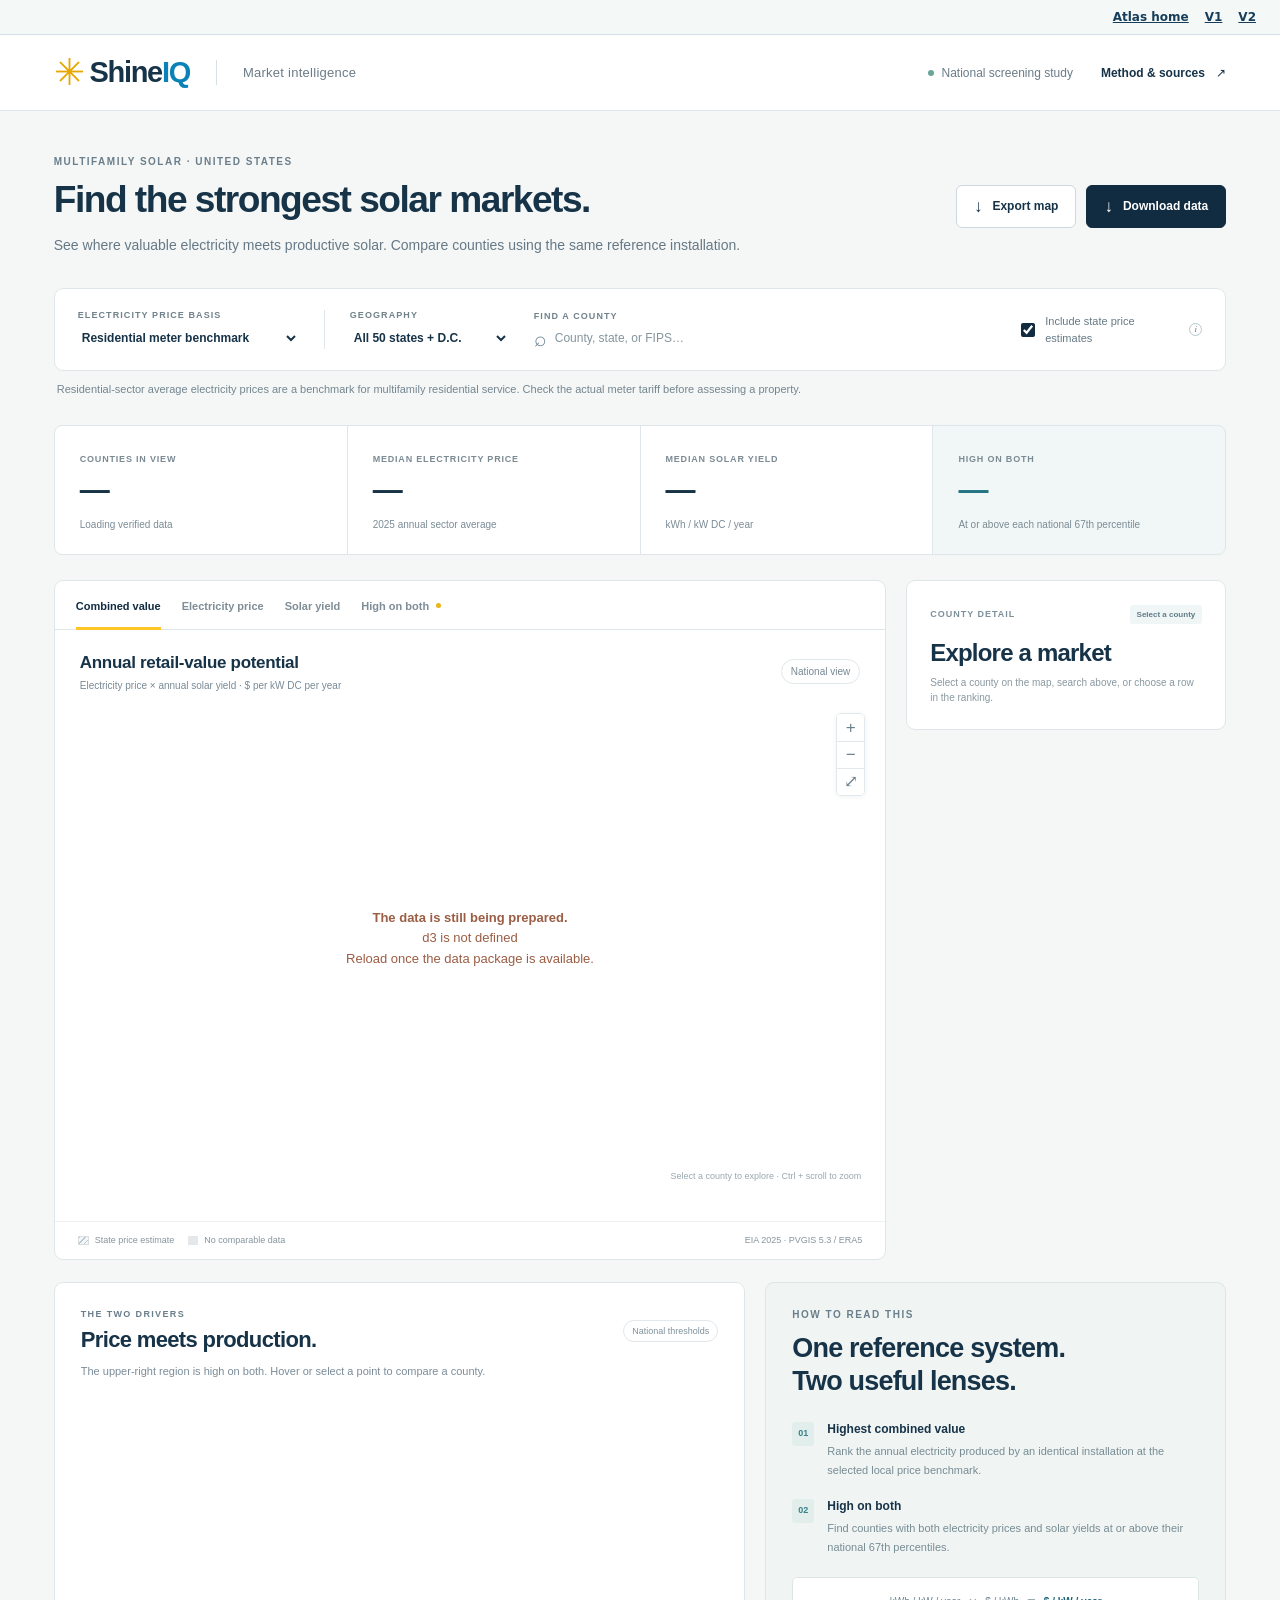
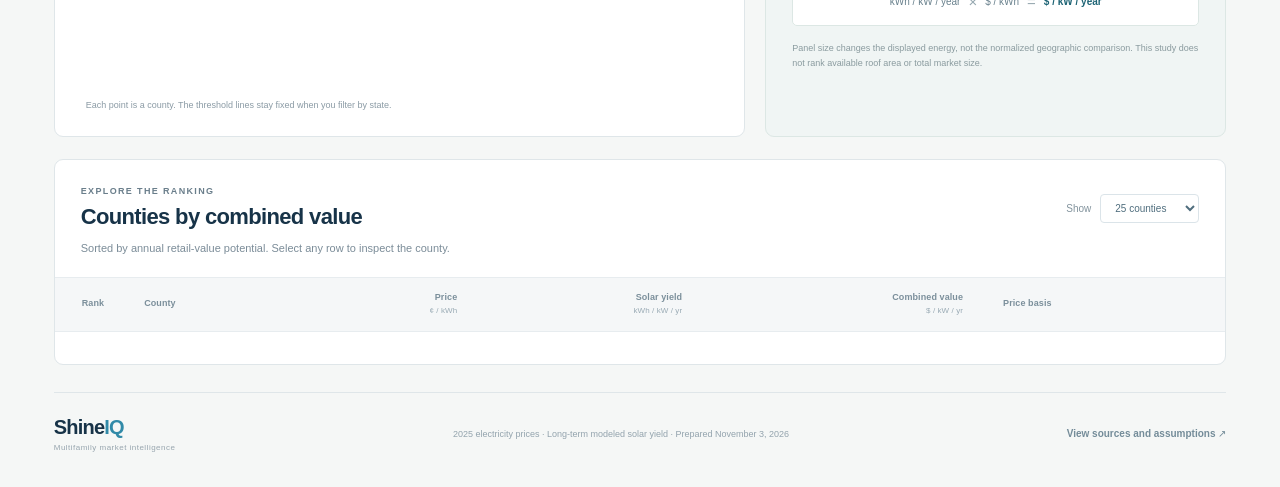
==== v1/index.html @ 8cace5bb "Publish ShineIQ landing page and complete current Market Atlas V1 and V2" ====
<!doctype html>
<html lang="en">
<head>
  <meta charset="utf-8">
  <meta name="viewport" content="width=device-width,initial-scale=1">
  <meta name="theme-color" content="#112b41">
  <meta name="description" content="Compare U.S. counties for multifamily solar using electricity prices, standardized annual solar yield, and their combined retail value.">
  <title>Multifamily Solar Opportunity | ShineIQ</title>
  <link rel="stylesheet" href="styles.css">
  <script src="vendor/d3.min.js" defer></script>
  <script src="app.js" defer></script>
</head>
<body><nav aria-label="Atlas versions" style="display:flex;justify-content:flex-end;gap:16px;padding:10px 24px;background:#f4f8f7;border-bottom:1px solid #d4e0e8;font:600 12px system-ui;color:#163d59"><a style="color:inherit" href="/">Atlas home</a><a style="color:inherit" href="/v1/">V1</a><a style="color:inherit" href="/v2/">V2</a></nav>
  <header class="topbar">
    <a class="brand" href="./" aria-label="ShineIQ Solar Opportunity home"><span class="brand-sun" aria-hidden="true">✳</span><span>Shine<span class="brand-iq">IQ</span></span><span class="brand-divider"></span><span class="brand-section">Market intelligence</span></a>
    <div class="top-actions"><span class="private-label"><span class="status-dot"></span> National screening study</span><button class="text-button" id="method-button">Method & sources <span aria-hidden="true">↗</span></button></div>
  </header>
  <main>
    <section class="intro">
      <div><p class="eyebrow">MULTIFAMILY SOLAR · UNITED STATES</p><h1>Find the strongest solar markets.</h1><p class="intro-text">See where valuable electricity meets productive solar. Compare counties using the same reference installation.</p></div>
      <div class="intro-actions"><button class="button" id="download-map"><span aria-hidden="true">↓</span> Export map</button><button class="button primary" id="download-csv"><span aria-hidden="true">↓</span> Download data</button></div>
    </section>
    <section class="controls" aria-label="Comparison controls">
      <div class="control-group rate-control"><label for="price-basis">ELECTRICITY PRICE BASIS</label><select id="price-basis"><option value="res">Residential meter benchmark</option><option value="com">Commercial meter comparison</option></select></div>
      <div class="control-group"><label for="state-filter">GEOGRAPHY</label><select id="state-filter"><option value="all">All 50 states + D.C.</option></select></div>
      <div class="control-group search-control"><label for="county-search">FIND A COUNTY</label><div class="search-wrap"><span aria-hidden="true">⌕</span><input id="county-search" type="search" placeholder="County, state, or FIPS…" autocomplete="off" list="county-options"><datalist id="county-options"></datalist></div></div>
      <label class="check-control"><input type="checkbox" id="include-fallback" checked><span>Include state price estimates</span><span class="info" title="Where a comparable local utility price cannot be assigned, the same-year state sector average is shown and clearly labeled.">i</span></label>
    </section>
    <div class="basis-note" id="basis-note">Residential-sector average electricity prices are a benchmark for multifamily residential service. Check the actual meter tariff before assessing a property.</div>
    <section class="stats" aria-label="Dataset summary">
      <div class="stat"><span class="stat-label">COUNTIES IN VIEW</span><div class="stat-value" id="stat-count">—</div><span class="stat-note" id="stat-coverage">Loading verified data</span></div>
      <div class="stat"><span class="stat-label">MEDIAN ELECTRICITY PRICE</span><div class="stat-value" id="stat-rate">—</div><span class="stat-note">2025 annual sector average</span></div>
      <div class="stat"><span class="stat-label">MEDIAN SOLAR YIELD</span><div class="stat-value" id="stat-yield">—</div><span class="stat-note">kWh / kW DC / year</span></div>
      <div class="stat high-stat"><span class="stat-label">HIGH ON BOTH</span><div class="stat-value" id="stat-both">—</div><span class="stat-note">At or above each national 67th percentile</span></div>
    </section>
    <section class="map-layout">
      <div class="map-card">
        <div class="map-top"><div class="view-tabs" role="tablist" aria-label="Map measure"><button role="tab" aria-selected="true" class="active" data-view="value">Combined value</button><button role="tab" aria-selected="false" data-view="rate">Electricity price</button><button role="tab" aria-selected="false" data-view="yield">Solar yield</button><button role="tab" aria-selected="false" data-view="both">High on both <span class="tab-dot"></span></button></div></div>
        <div class="map-heading"><div><h2 id="map-title">Annual retail-value potential</h2><p id="map-subtitle">Electricity price × annual solar yield · $ per kW DC per year</p></div><span class="map-count" id="map-count">National view</span></div>
        <div class="map-stage"><svg id="county-map" viewBox="0 0 980 585" role="img" aria-label="United States county map. Search or use the ranked table to choose a county."></svg><div class="map-loading" id="map-loading"><span class="loader"></span><span>Loading county data…</span></div><div class="map-zoom"><button id="zoom-in" aria-label="Zoom in">+</button><button id="zoom-out" aria-label="Zoom out">−</button><button id="zoom-reset" aria-label="Reset map zoom">⤢</button></div><div class="map-help">Select a county to explore · Ctrl + scroll to zoom</div></div>
        <div class="map-legend" id="map-legend"></div>
        <div class="map-foot"><span><span class="legend-hatch"></span> State price estimate <span class="legend-missing"></span> No comparable data</span><span id="map-vintage">EIA 2025 · PVGIS 5.3 / ERA5</span></div>
      </div>
      <aside class="county-card" aria-label="Selected county details" aria-live="polite">
        <div class="county-kicker"><span id="detail-state">COUNTY DETAIL</span><span id="detail-rank" class="rank-pill">Select a county</span></div>
        <h2 id="detail-name">Explore a market</h2><p class="detail-lead" id="detail-lead">Select a county on the map, search above, or choose a row in the ranking.</p>
        <div id="detail-body" hidden>
          <div class="detail-value"><span class="detail-label">ANNUAL RETAIL-VALUE POTENTIAL</span><strong id="detail-value">—</strong><span>per kW DC / year</span></div>
          <div class="detail-pair"><div><span>Electricity price</span><strong id="detail-rate">—</strong><small>per kWh</small></div><div><span>Solar yield</span><strong id="detail-yield">—</strong><small>kWh / kW DC / year</small></div></div>
          <div class="panel-equivalent"><span class="panel-icon" aria-hidden="true">▦</span><div><strong>595 W equivalent</strong><p><span id="panel-energy">—</span> kWh/year · <span id="panel-value">—</span> retail value/year</p></div></div>
          <div class="monthly-head"><h3>Production through the year</h3><span>kWh / kW DC</span></div><svg id="monthly-chart" viewBox="0 0 300 106" role="img" aria-label="Monthly solar production"></svg>
          <div class="quality-box"><span id="detail-method" class="quality-badge">—</span><p id="detail-method-text"></p></div>
          <details class="utility-details"><summary><span>Utility context</span><span id="utility-count"></span></summary><div id="utility-list"></div></details>
          <div class="detail-caution">Solar yield is estimated at the county reference point. Actual savings depend on the property, tariff and export rules. The meter arrangement determines whether owners or tenants receive the benefit.</div>
        </div>
      </aside>
    </section>
    <section class="lower-layout">
      <div class="scatter-card"><div class="section-head"><div><p class="eyebrow">THE TWO DRIVERS</p><h2>Price meets production.</h2></div><span class="tiny-pill">National thresholds</span></div><p class="card-description">The upper-right region is high on both. Hover or select a point to compare a county.</p><svg id="scatter-chart" viewBox="0 0 660 315" role="img" aria-label="Scatter plot of electricity price and annual solar yield"></svg><p class="chart-note">Each point is a county. The threshold lines stay fixed when you filter by state.</p></div>
      <div class="interpret-card"><p class="eyebrow">HOW TO READ THIS</p><h2>One reference system.<br>Two useful lenses.</h2><div class="read-item"><span class="read-number">01</span><div><h3>Highest combined value</h3><p>Rank the annual electricity produced by an identical installation at the selected local price benchmark.</p></div></div><div class="read-item"><span class="read-number">02</span><div><h3>High on both</h3><p>Find counties with both electricity prices and solar yields at or above their national 67th percentiles.</p></div></div><div class="equation"><span>kWh / kW / year</span><b>×</b><span>$ / kWh</span><b>=</b><strong>$ / kW / year</strong></div><p class="interpret-foot">Panel size changes the displayed energy, not the normalized geographic comparison. This study does not rank available roof area or total market size.</p></div>
    </section>
    <section class="ranking-card"><div class="section-head"><div><p class="eyebrow">EXPLORE THE RANKING</p><h2 id="ranking-title">Counties by combined value</h2></div><div class="table-controls"><label for="table-limit">Show</label><select id="table-limit"><option value="25">25 counties</option><option value="100">100 counties</option><option value="all">All counties</option></select></div></div><p class="card-description" id="ranking-description">Sorted by annual retail-value potential. Select any row to inspect the county.</p><div class="table-scroll"><table><thead><tr><th scope="col">Rank</th><th scope="col">County</th><th scope="col" class="num">Price<br><span>¢ / kWh</span></th><th scope="col" class="num">Solar yield<br><span>kWh / kW / yr</span></th><th scope="col" class="num">Combined value<br><span>$ / kW / yr</span></th><th scope="col">Price basis</th></tr></thead><tbody id="ranking-body"></tbody></table></div><div class="table-footer" id="table-footer"></div></section>
    <footer class="footer"><div class="footer-brand">Shine<span>IQ</span><small>Multifamily market intelligence</small></div><p id="footer-data">2025 electricity prices · Long-term modeled solar yield · Prepared November 3, 2026</p><button class="text-button" id="footer-method">View sources and assumptions ↗</button></footer>
  </main>
  <div id="tooltip" class="tooltip" role="tooltip" hidden></div>
  <dialog id="method-dialog"><div class="dialog-top"><div><p class="eyebrow">TRANSPARENT BY DESIGN</p><h2>Method & sources</h2></div><button id="close-dialog" class="close-dialog" aria-label="Close methodology">×</button></div><div id="method-content" class="method-content"></div><div class="dialog-bottom"><button class="button primary" id="close-dialog-bottom">Back to the map</button></div></dialog>
  <div id="toast" role="status" class="toast" hidden></div>
</body>
</html>
---- v1/styles.css ----
:root{--navy:#112b41;--ink:#173348;--muted:#667886;--line:#dfe6e9;--paper:#f5f7f6;--yellow:#ffc629;--teal:#2a8a98;--white:#fff;font-family:Inter,"Segoe UI",Arial,sans-serif;color:var(--ink);background:var(--paper);font-synthesis:none}*{box-sizing:border-box}body{margin:0}button,input,select{font:inherit}button,select{cursor:pointer}button:focus-visible,a:focus-visible,input:focus-visible,select:focus-visible,summary:focus-visible{outline:3px solid #188ca4;outline-offset:3px}button{color:inherit}a{color:inherit}.topbar{height:76px;background:#fff;border-bottom:1px solid var(--line);display:flex;align-items:center;justify-content:space-between;padding:0 4.2vw}.brand{display:flex;align-items:center;text-decoration:none;font-size:29px;letter-spacing:-1.3px;font-weight:780;gap:6px}.brand-sun{color:#e7a600;font-size:37px;line-height:1}.brand-iq{color:#0a82b8}.brand-divider{height:25px;width:1px;background:#d8e1e4;margin:0 20px}.brand-section{font-size:13px;letter-spacing:.02em;color:#6b7c87;font-weight:500}.top-actions{display:flex;align-items:center;gap:28px}.private-label{font-size:12px;color:#6a7c87;display:flex;align-items:center;gap:7px}.status-dot{width:6px;height:6px;background:#6aa59a;border-radius:50%}.text-button{background:none;border:0;padding:8px 0;font-size:12px;font-weight:650;white-space:nowrap}.text-button span{margin-left:8px}main{max-width:1600px;margin:0 auto;padding:45px 4.2vw 0}.intro{display:flex;justify-content:space-between;align-items:center;gap:30px;margin-bottom:32px}.eyebrow{font-size:10px;font-weight:750;letter-spacing:.15em;margin:0 0 12px;color:#6a7e8b}h1{font-size:clamp(28px,2.9vw,43px);letter-spacing:-1.5px;font-weight:690;line-height:1.13;margin:0 0 13px}h2{font-size:21px;letter-spacing:-.65px;font-weight:680;margin:0}h3{font-size:13px;margin:0;font-weight:650}.intro-text{font-size:14px;line-height:1.6;color:var(--muted);max-width:700px;margin:0}.intro-actions{display:flex;gap:10px;flex-shrink:0}.button{font-size:12px;font-weight:650;padding:12px 17px;background:#fff;border:1px solid #cdd8de;border-radius:6px;display:inline-flex;align-items:center;justify-content:center;gap:10px;transition:.15s}.button:hover{background:#edf3f4}.button.primary{background:var(--navy);color:#fff;border-color:var(--navy)}.button.primary:hover{background:#24485f}.button span{font-size:17px;line-height:1}.controls{background:#fff;display:flex;align-items:center;gap:25px;padding:21px 23px;border:1px solid var(--line);border-radius:9px}.control-group{display:flex;flex-direction:column;gap:7px;min-width:150px}.control-group label{font-size:9px;letter-spacing:.12em;font-weight:750;color:#71828b}.control-group select{border:0;background:#fff;padding:3px 24px 3px 0;color:var(--ink);font-size:12px;font-weight:620;max-width:250px}.rate-control{padding-right:25px;border-right:1px solid var(--line);min-width:245px}.search-control{flex:1}.search-wrap{display:flex;align-items:center;gap:8px}.search-wrap>span{font-size:21px;line-height:1;color:#6f8796}.search-wrap input{width:100%;max-width:300px;border:0;background:transparent;padding:3px 0;font-size:12px;color:var(--ink);outline-offset:5px}.search-wrap input::placeholder{color:#84959e}.check-control{display:flex;align-items:center;gap:7px;font-size:11px;line-height:1.5;color:#657985;max-width:185px}.check-control input{accent-color:var(--navy);width:14px;height:14px;flex-shrink:0}.info{border:1px solid #b7c5ce;font-family:Georgia,serif;font-style:italic;font-size:9px;border-radius:50%;width:13px;height:13px;flex-shrink:0;display:inline-flex;align-items:center;justify-content:center}.basis-note{font-size:11px;line-height:1.6;margin:10px 3px 26px;color:#74858f;max-width:1100px}.stats{display:grid;grid-template-columns:repeat(4,1fr);gap:1px;background:var(--line);border:1px solid var(--line);border-radius:8px;overflow:hidden;margin-bottom:25px}.stat{padding:22px 25px;background:#fff}.stat-label{font-size:9px;font-weight:700;letter-spacing:.09em;color:#7b8a93}.stat-value{font-size:30px;font-weight:650;letter-spacing:-1px;line-height:1.6}.stat-value small{font-size:16px;font-weight:550;letter-spacing:0}.stat-note{font-size:10px;color:#7b8b95}.high-stat{background:#f1f7f6}.high-stat .stat-value{color:#237584}.map-layout{display:grid;grid-template-columns:minmax(0,1fr) 320px;gap:20px;align-items:start}.map-card,.county-card,.scatter-card,.interpret-card,.ranking-card{background:#fff;border:1px solid var(--line);border-radius:9px;overflow:hidden}.map-top{padding:0 21px;border-bottom:1px solid var(--line)}.view-tabs{display:flex;gap:21px}.view-tabs button{border:0;background:none;font-size:11px;font-weight:600;color:#7e8d96;padding:19px 0 17px;position:relative;white-space:nowrap;display:flex;align-items:center;gap:7px}.view-tabs button.active{color:var(--navy);font-weight:750}.view-tabs button.active:after{content:"";position:absolute;height:3px;background:var(--yellow);bottom:-1px;left:0;right:0}.tab-dot{width:5px;height:5px;background:#e9b41a;border-radius:50%}.map-heading{padding:23px 25px 0;display:flex;align-items:center;justify-content:space-between;gap:10px}.map-heading h2{font-size:17px;letter-spacing:-.3px}.map-heading p{font-size:10px;color:#798a95;margin:7px 0 0}.map-count{font-size:10px;border:1px solid #e0e8eb;border-radius:20px;padding:6px 9px;color:#788994;white-space:nowrap}.map-stage{position:relative;min-height:250px}.map-stage>svg{width:100%;height:auto;display:block;touch-action:pan-y;max-height:580px}.county-path{cursor:pointer;transition:fill .13s;stroke:#fff;stroke-width:.12;stroke-linejoin:round;vector-effect:non-scaling-stroke}.county-path:hover{stroke:#102f45;stroke-width:1.3}.county-path.selected{stroke:#f5bb16;stroke-width:2;filter:drop-shadow(0 0 1px #173348)}.state-border{fill:none;stroke:#fff;stroke-width:.65;pointer-events:none;vector-effect:non-scaling-stroke}.selected-outline{fill:none;stroke:#f1b912;stroke-width:2.3;pointer-events:none;vector-effect:non-scaling-stroke}.map-help{position:absolute;bottom:6px;right:24px;font-size:9px;color:#9aa7af}.map-zoom{position:absolute;right:20px;top:22px;display:flex;flex-direction:column;box-shadow:0 1px 5px #12344a10;border:1px solid #e2e8eb;border-radius:5px;overflow:hidden}.map-zoom button{background:white;border:0;width:27px;height:27px;font-size:17px;color:#6c818e;line-height:1}.map-zoom button+button{border-top:1px solid #e2e8eb}.map-zoom button:hover{background:#eef3f5}.map-loading{position:absolute;inset:0;display:flex;align-items:center;justify-content:center;gap:12px;color:#7a8b95;font-size:13px;background:#ffffffee}.map-loading[hidden]{display:none}.loader{height:15px;width:15px;border:2px solid #d3e1e6;border-top-color:#2c7184;border-radius:50%;animation:spin 1s linear infinite}@keyframes spin{to{transform:rotate(360deg)}}.map-legend{padding:12px 26px 22px;display:flex;flex-direction:column;gap:8px;max-width:490px}.legend-caption{display:flex;justify-content:space-between;align-items:center;font-size:10px;color:#73848f}.legend-caption strong{font-size:10px;font-weight:600;color:#476273}.legend-colors{display:flex;height:9px;gap:3px}.legend-colors span{flex:1;border-radius:1px}.legend-values{display:flex;justify-content:space-between;font-size:9px;color:#6e818d;margin-top:1px}.map-foot{border-top:1px solid #eef1f3;padding:12px 23px;color:#85949d;font-size:9px;display:flex;justify-content:space-between;gap:12px;line-height:1.5}.map-foot>span:first-child{display:flex;align-items:center;gap:6px}.legend-hatch{width:11px;height:9px;background:repeating-linear-gradient(135deg,#bbc6ce 0,#bbc6ce 1px,#f4f6f7 1px,#f4f6f7 4px);display:inline-block;border:1px solid #d7dfe3}.legend-missing{width:10px;height:9px;display:inline-block;background:#e5e8ea;margin-left:8px}.county-card{padding:24px 23px}.county-kicker{display:flex;align-items:center;justify-content:space-between;margin-bottom:15px;font-size:9px;font-weight:750;letter-spacing:.11em;color:#7e919b;gap:5px}.rank-pill{padding:5px 7px;border-radius:3px;background:#f0f5f5;font-size:8px;color:#5c7b89;letter-spacing:0;white-space:nowrap}.county-card h2{font-size:24px;letter-spacing:-.8px;line-height:1.15}.detail-lead{font-size:10px;color:#8998a0;line-height:1.5;margin:8px 0 0}.detail-value{margin:23px 0 20px;padding-bottom:18px;border-bottom:1px solid var(--line);display:flex;flex-direction:column;gap:2px}.detail-label{font-size:8px;letter-spacing:.08em;font-weight:750;color:#7c8f99}.detail-value strong{font-size:43px;letter-spacing:-1.8px;line-height:1.25;font-weight:650}.detail-value>span:last-child{font-size:10px;color:#7f929c}.detail-pair{display:grid;grid-template-columns:1fr 1fr;gap:10px}.detail-pair>div{display:flex;flex-direction:column;gap:5px}.detail-pair span{font-size:10px;color:#7a8d99}.detail-pair strong{font-size:23px;font-weight:650;letter-spacing:-.6px}.detail-pair small{font-size:8px;color:#91a0a9}.panel-equivalent{background:#f4f7f7;padding:12px 11px;border-radius:5px;display:flex;gap:10px;align-items:center;margin:20px 0}.panel-icon{font-size:28px;color:#2c7889;line-height:1}.panel-equivalent strong{font-size:10px;font-weight:700}.panel-equivalent p{font-size:9px;line-height:1.6;color:#6d818d;margin:4px 0 0}.monthly-head{display:flex;align-items:center;justify-content:space-between;margin:4px 0 5px}.monthly-head h3{font-size:10px}.monthly-head>span{font-size:8px;color:#8c9ba4}#monthly-chart{display:block;width:100%;margin-bottom:15px}.quality-box{border-top:1px solid var(--line);padding-top:16px}.quality-badge{font-size:9px;font-weight:650;padding:5px 7px;border-radius:3px;background:#edf5f0;color:#3b7b63;display:inline-block}.quality-badge.fallback{background:#fff5d8;color:#8d7027}.quality-box p{font-size:9px;line-height:1.7;color:#7c8d98;margin:8px 0 12px}.utility-details{border-top:1px solid var(--line);padding:13px 0}.utility-details summary{font-size:10px;font-weight:600;cursor:pointer;display:flex;justify-content:space-between;list-style:none}.utility-details summary:after{content:"+";color:#80909a;margin-left:5px}.utility-details[open] summary:after{content:"−"}.utility-details summary>span:first-child{flex:1}#utility-count{font-size:9px;color:#7d929e}.utility-row{font-size:9px;color:#6f8591;padding:9px 0;border-bottom:1px solid #edf1f3;line-height:1.5}.utility-row strong{font-weight:600;color:#476475;display:block}.utility-row:last-child{border:0}.detail-caution{font-size:9px;color:#8998a1;line-height:1.7;border-top:1px solid var(--line);padding-top:12px}.lower-layout{display:grid;grid-template-columns:1.5fr 1fr;gap:20px;margin:22px 0}.scatter-card,.interpret-card{padding:26px}.section-head{display:flex;justify-content:space-between;align-items:center;gap:15px}.section-head .eyebrow{margin-bottom:8px;font-size:9px}.section-head h2{font-size:22px}.tiny-pill{font-size:9px;color:#7e909c;border:1px solid #e2e8eb;padding:5px 8px;border-radius:20px;white-space:nowrap}.card-description{font-size:11px;line-height:1.6;color:#7b8c98;margin:10px 0 15px}#scatter-chart{width:100%;height:auto;display:block}.chart-note{font-size:9px;color:#8b9ba5;margin:0 0 0 5px}.scatter-dot{cursor:pointer;transition:opacity .1s}.scatter-dot:hover{stroke:#102f45;stroke-width:1}.interpret-card{background:#f0f5f4;border-color:#dce7e4}.interpret-card h2{font-size:27px;letter-spacing:-.8px;line-height:1.2;margin-bottom:25px}.read-item{display:flex;gap:13px;margin:0 0 20px}.read-number{font-size:9px;font-weight:700;color:#38808a;line-height:1.4;background:#e1eeeb;padding:5px 6px;height:24px;border-radius:3px}.read-item h3{font-size:12px;margin-bottom:6px}.read-item p{font-size:11px;line-height:1.7;margin:0;color:#778b93}.equation{display:flex;align-items:center;gap:8px;justify-content:center;font-size:10px;padding:15px 5px;background:#fff;border:1px solid #dce7e4;border-radius:5px;color:#69818d}.equation b{font-size:15px;font-weight:400;color:#95a7af}.equation strong{color:#1e6475;font-weight:700}.interpret-foot{font-size:9px;line-height:1.7;color:#8a9b9f;margin:15px 0 0}.ranking-card{margin:0 0 27px}.ranking-card>.section-head{padding:26px 26px 0}.ranking-card>.card-description{padding:0 26px;margin-bottom:19px}.table-controls{display:flex;align-items:center;gap:9px;font-size:10px;color:#82939d}.table-controls select{border:1px solid #dbe4e9;border-radius:4px;padding:7px 10px;background:#fff;color:#506e7e;font-size:10px}.table-scroll{overflow:auto;max-height:640px}table{width:100%;border-collapse:collapse;font-size:11px;text-align:left;white-space:nowrap}th{font-size:9px;letter-spacing:.01em;background:#f5f7f8;color:#7b8f9b;padding:13px 20px;position:sticky;top:0;z-index:1;font-weight:650;line-height:1.5;border-top:1px solid #e7ecef;border-bottom:1px solid #e7ecef}th span{font-size:8px;font-weight:450;color:#9aabb5}th:first-child,td:first-child{padding-left:27px;width:65px}th:last-child,td:last-child{padding-right:27px}td{padding:13px 20px;border-bottom:1px solid #edf1f3;color:#4f6e7d;font-variant-numeric:tabular-nums}.num{text-align:right}tbody tr{cursor:pointer;transition:background .12s}tbody tr:hover,tbody tr.selected{background:#f2f7f6}td:nth-child(2){font-weight:650;color:#25495c}td:nth-child(2) small{font-weight:450;color:#91a1aa;margin-left:6px;font-size:9px}.table-value{font-weight:700;color:#1c546b}.row-badge{font-size:8px;padding:4px 6px;border-radius:3px;background:#eff5f2;color:#5e8572;font-weight:550}.row-badge.fallback{background:#fff6df;color:#a68b43}.table-footer{padding:16px 26px;color:#8b9ba5;font-size:10px;line-height:1.5}.table-empty{text-align:center;padding:35px!important;color:#7a8f9b}.footer{display:flex;align-items:center;justify-content:space-between;gap:15px;padding:23px 0 35px;border-top:1px solid var(--line)}.footer-brand{font-size:20px;font-weight:700;letter-spacing:-.8px}.footer-brand>span{color:#318aa8}.footer-brand small{display:block;font-size:8px;letter-spacing:.06em;font-weight:500;color:#97a5ae;margin-top:4px}.footer>p{font-size:9px;color:#93a3ad}.footer .text-button{font-size:10px;color:#748c99}.tooltip{position:fixed;z-index:20;pointer-events:none;background:#112c40f5;color:white;border-radius:5px;box-shadow:0 4px 15px #17334822;padding:11px 13px;max-width:260px;font-size:10px;line-height:1.7}.tooltip strong{font-size:12px;display:block;margin-bottom:3px}.tooltip .tooltip-grid{display:grid;grid-template-columns:1fr auto;gap:0 15px;color:#c1d2dc}.tooltip .tooltip-grid b{color:white;font-weight:650;text-align:right}.tooltip small{display:block;color:#9bb8c8;font-size:8px;margin-top:5px}.tooltip[hidden]{display:none}.bivariate-legend{display:flex;gap:19px;align-items:center}.bivariate-grid{display:grid;grid-template-columns:repeat(3,17px);grid-template-rows:repeat(3,17px);gap:2px}.bivariate-grid span{border-radius:1px}.bivariate-copy{font-size:9px;color:#7d909b;line-height:1.9}.bivariate-copy strong{color:#486b7c;font-size:10px}.bivariate-axis{font-size:8px;color:#8fa0a9;letter-spacing:.02em}.toast{position:fixed;bottom:25px;left:50%;transform:translateX(-50%);padding:12px 19px;border-radius:6px;background:var(--navy);color:#fff;font-size:12px;box-shadow:0 4px 20px #17334833;z-index:50}dialog{border:0;box-shadow:0 20px 100px #112b4140;border-radius:12px;padding:0;max-width:750px;width:calc(100% - 40px);max-height:88vh;color:var(--ink)}dialog::backdrop{background:#152c4266;backdrop-filter:blur(3px)}.dialog-top{padding:27px 30px 22px;border-bottom:1px solid var(--line);display:flex;justify-content:space-between;align-items:center}.dialog-top .eyebrow{margin-bottom:8px}.dialog-top h2{font-size:25px}.close-dialog{border:0;background:#f0f4f6;border-radius:50%;width:30px;height:30px;font-size:22px;line-height:1;color:#6b8290}.method-content{padding:4px 30px 25px;max-height:60vh;overflow:auto;font-size:12px;line-height:1.8;color:#64808e}.method-content h3{font-size:14px;margin:24px 0 8px;color:#264c5f}.method-content a{color:#1e7a94;text-underline-offset:2px}.method-content ul{padding-left:19px}.method-content p{margin:7px 0}.method-content table{font-size:11px;white-space:normal}.method-content td,.method-content th{position:static;padding:9px 12px!important}.method-content .method-highlight{background:#f0f6f5;border-left:3px solid #2b8b97;padding:12px 15px;margin:18px 0}.dialog-bottom{padding:17px 30px;border-top:1px solid var(--line);display:flex;justify-content:flex-end}.error-state{font-size:13px;color:#9b5d44;padding:40px;line-height:1.6;text-align:center}@media(min-width:1500px){main{padding-left:55px;padding-right:55px}.topbar{padding-left:55px;padding-right:55px}.map-layout{grid-template-columns:minmax(0,1fr) 355px}.county-card{padding:27px}.view-tabs{gap:27px}.view-tabs button{font-size:12px}.map-heading h2{font-size:20px}}@media(max-width:1150px){.intro{align-items:flex-start}.intro-actions{flex-direction:column}.controls{gap:18px;flex-wrap:wrap}.search-control{min-width:160px}.check-control{max-width:none}.map-layout{grid-template-columns:minmax(0,1fr) 285px;gap:15px}.county-card{padding:20px}.view-tabs{gap:15px}.view-tabs button{font-size:10px}.map-heading{padding-left:20px;padding-right:20px}.map-count{display:none}.map-foot{flex-direction:column;gap:6px}.stat{padding:18px}.stat-label{font-size:8px}.stat-value{font-size:27px}.stat-note{font-size:9px}.interpret-card,.scatter-card{padding:22px}}@media(max-width:900px){.topbar{padding:0 23px;height:65px}.brand{font-size:25px}.brand-sun{font-size:31px}.brand-divider,.brand-section,.private-label{display:none}main{padding:30px 22px 0}.intro{gap:16px}.intro-text{font-size:12px}.intro-actions .button{padding:10px 12px;font-size:10px}.controls{padding:17px 18px;gap:20px}.rate-control{min-width:210px;padding-right:18px}.control-group select{font-size:11px}.map-layout{grid-template-columns:1fr}.county-card{padding:24px;display:block}.county-card #detail-body{display:grid;grid-template-columns:1.3fr 1fr;gap:10px 25px}.county-card #detail-body[hidden]{display:none}.detail-value{grid-column:1;margin:20px 0 0;padding-bottom:13px}.detail-pair{grid-column:2;grid-row:1;align-content:end;padding-bottom:13px}.panel-equivalent{grid-column:1;margin:5px 0}.monthly-head{grid-column:2;grid-row:2;margin:10px 0 0}#monthly-chart{grid-column:2;grid-row:3 / 5;margin-top:-12px;align-self:center}.quality-box{grid-column:1}.utility-details{grid-column:1}.detail-caution{grid-column:1 / -1}.county-kicker{max-width:400px}.county-card h2{font-size:26px}.map-stage>svg{max-height:500px}.map-foot{flex-direction:row}.lower-layout{grid-template-columns:1.3fr 1fr;gap:15px}.interpret-card h2{font-size:23px}.read-item{gap:9px}.read-item p{font-size:10px}.equation{font-size:8px;gap:6px}.stats{margin-bottom:20px}.stat{padding:17px 14px}.stat-value{font-size:25px}.stat-note{font-size:8px}.stat-label{font-size:7px}.footer>p{display:none}}@media(max-width:600px){main{padding:26px 14px 0}.topbar{padding:0 16px}.intro{display:block;margin-bottom:22px}.intro h1{font-size:32px;letter-spacing:-1.2px}.intro-actions{flex-direction:row;margin-top:20px}.intro-actions .button{font-size:11px;padding:10px 14px}.eyebrow{font-size:9px}.controls{display:grid;grid-template-columns:1fr 1fr;gap:18px;padding:18px 15px}.rate-control{min-width:0;padding:0;border:0;grid-column:1 / -1}.control-group{min-width:0}.control-group select{max-width:100%;width:100%}.search-control{min-width:0}.search-wrap input{font-size:11px}.check-control{grid-column:1 / -1;font-size:10px}.control-group label{font-size:8px}.basis-note{font-size:10px;margin-bottom:19px}.stats{grid-template-columns:1fr 1fr}.stat{padding:15px}.stat-label{font-size:8px}.stat-value{font-size:27px;line-height:1.55}.stat-note{font-size:9px}.map-top{padding:0 13px}.view-tabs{justify-content:space-between;gap:8px}.view-tabs button{font-size:9px;padding-top:16px;padding-bottom:15px}.tab-dot{display:none}.map-heading{padding:18px 17px 0}.map-heading h2{font-size:16px}.map-heading p{font-size:9px;line-height:1.5}.map-stage{min-height:240px;display:flex;align-items:center}.map-help{font-size:8px;right:13px;bottom:3px}.map-zoom{right:11px;top:13px}.map-zoom button{width:23px;height:23px;font-size:16px}.map-legend{padding:12px 17px 18px}.map-foot{padding:10px 15px;flex-direction:column;font-size:8px}.county-card{padding:21px}.county-card #detail-body{gap:9px 18px}.county-card h2{font-size:25px}.detail-value strong{font-size:35px}.detail-label{font-size:7px}.detail-pair strong{font-size:20px}.detail-pair span{font-size:9px}.detail-pair small{font-size:7px}.detail-value>span:last-child{font-size:9px}.panel-equivalent{padding:10px 7px;gap:6px}.panel-equivalent p{font-size:8px}.panel-icon{font-size:22px}.monthly-head{display:block}.monthly-head h3{font-size:9px}.monthly-head span{font-size:7px}.quality-box p{font-size:8px}.quality-badge{font-size:8px}.lower-layout{grid-template-columns:1fr}.scatter-card,.interpret-card{padding:23px 18px}.interpret-card h2{font-size:25px}.read-item p{font-size:11px}.equation{font-size:10px}.ranking-card>.section-head{padding:23px 17px 0;align-items:flex-start}.ranking-card .section-head h2{font-size:19px}.ranking-card .section-head .eyebrow{font-size:8px}.ranking-card>.card-description{padding:0 17px;font-size:10px}.table-controls{gap:5px}.table-controls label{display:none}.table-controls select{font-size:9px;padding:6px}td,th{padding:11px 14px;font-size:10px}th{font-size:8px}th:first-child,td:first-child{padding-left:17px}.table-footer{font-size:9px;padding:14px 17px}.section-head h2{font-size:21px}.footer{padding:20px 2px 25px}.footer .text-button{font-size:9px}.footer-brand{font-size:18px}.dialog-top{padding:24px 22px 19px}.method-content{padding:4px 22px 20px;font-size:11px}.dialog-bottom{padding:15px 22px}.tiny-pill{font-size:8px}.map-stage>svg{min-height:230px}}@media print{.topbar,.controls,.intro-actions,.view-tabs,.map-zoom,.map-help,.footer .text-button,.table-controls{display:none!important}body{background:white}main{padding:0}.intro{margin-top:15px}.intro h1{font-size:26px}.map-layout{grid-template-columns:1fr}.county-card,.lower-layout,.ranking-card{break-inside:avoid}.map-card{break-inside:avoid}.map-stage>svg{max-height:500px}.map-foot{font-size:9px}.footer{padding:15px 0}.stats{margin-bottom:15px}dialog{display:none}.county-card{display:none}.table-scroll{max-height:none}.ranking-card{page-break-before:always}.lower-layout{display:none}}
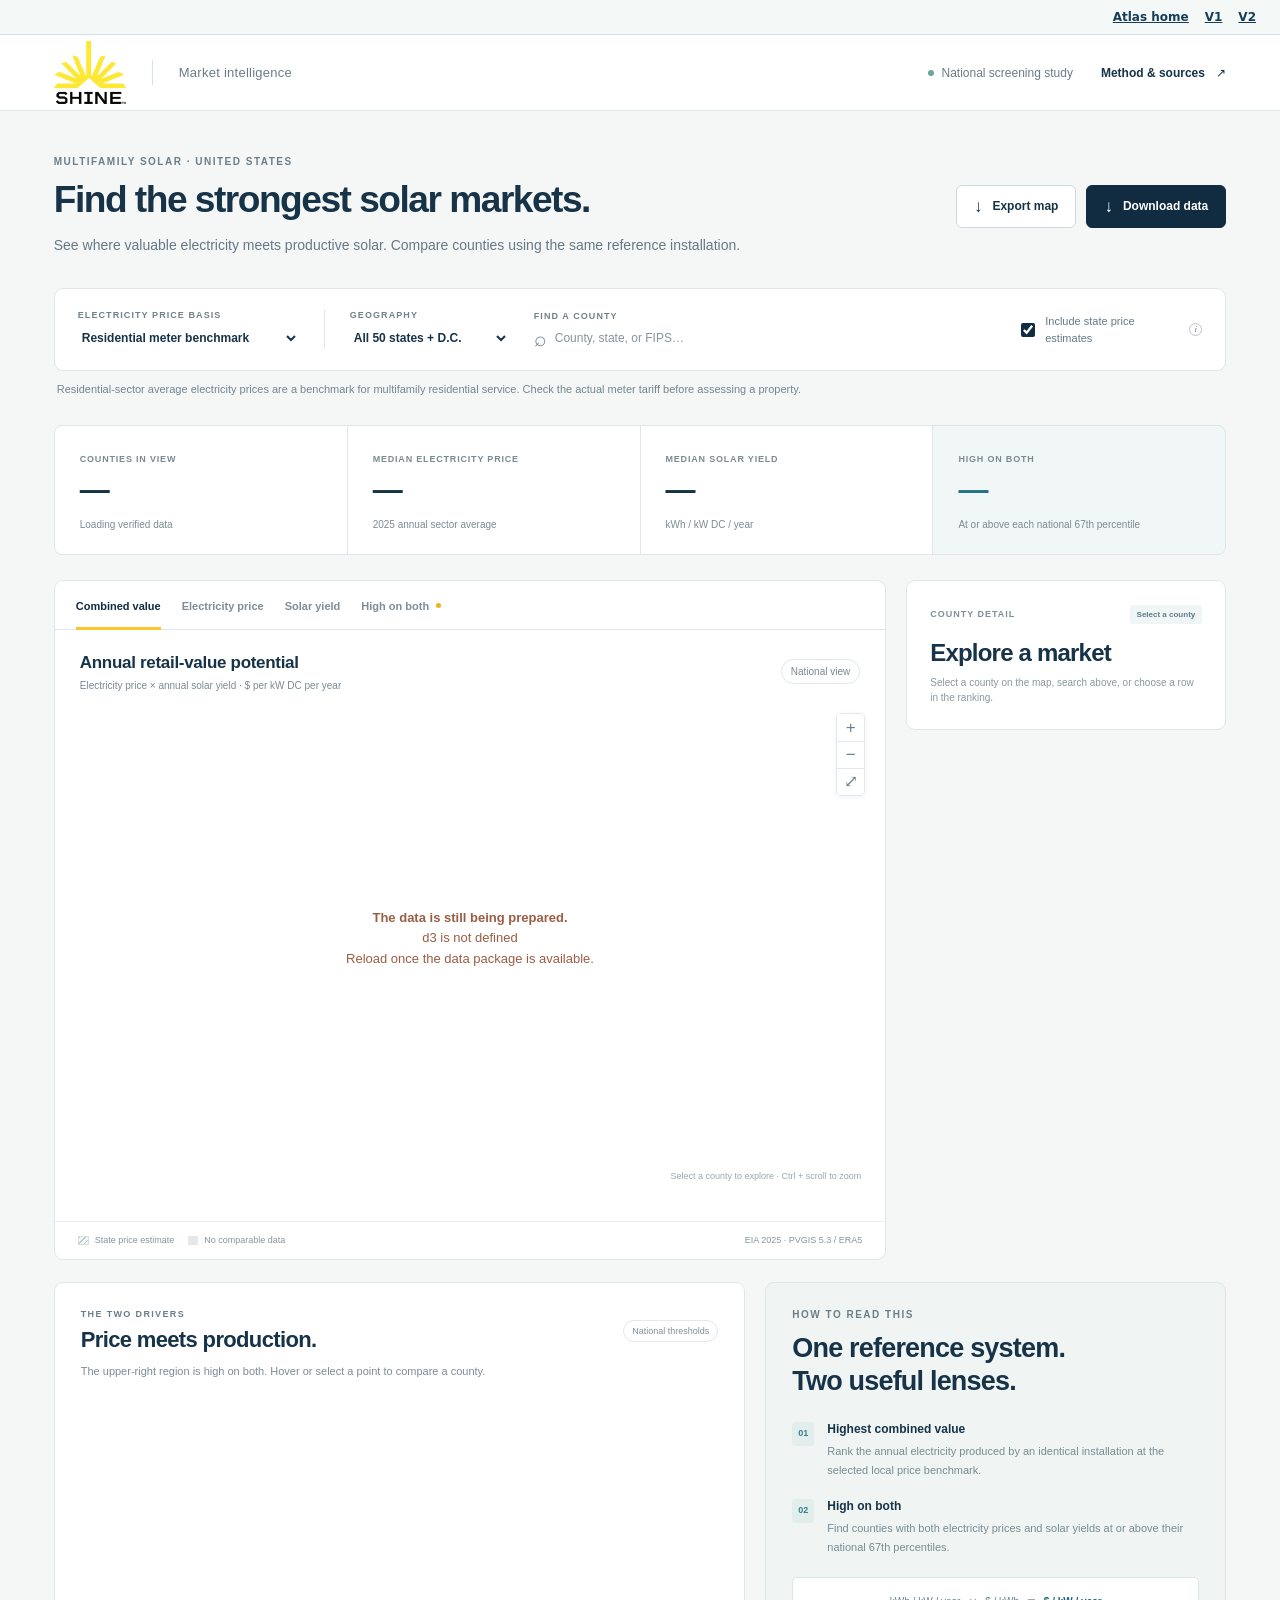
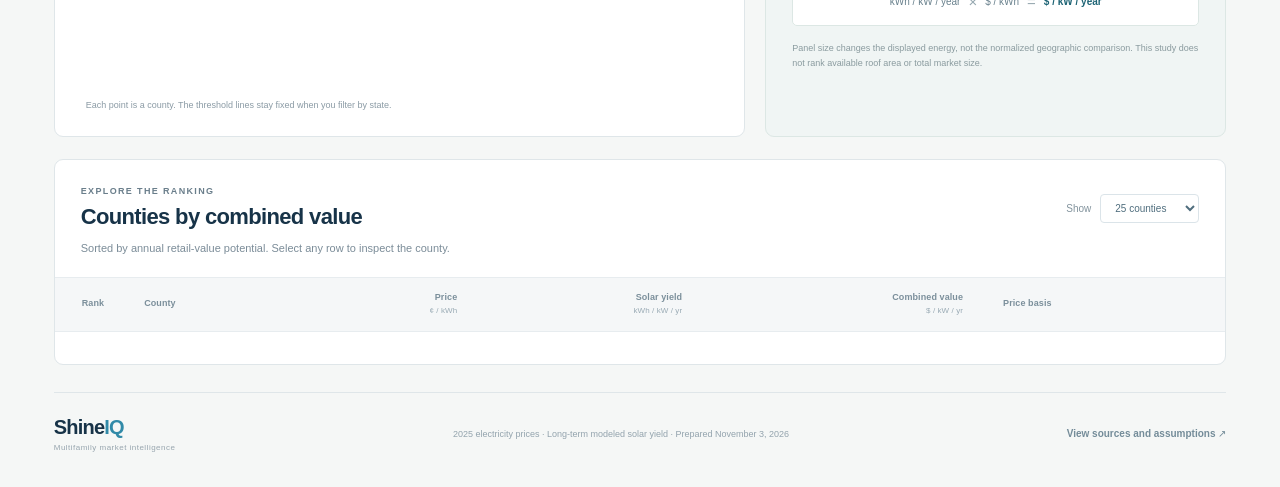
==== commit 994a40c7: "Use official Shine logo in V1 header" ====
--- a/v1/index.html
+++ b/v1/index.html
@@ -12,7 +12,7 @@
 </head>
 <body><nav aria-label="Atlas versions" style="display:flex;justify-content:flex-end;gap:16px;padding:10px 24px;background:#f4f8f7;border-bottom:1px solid #d4e0e8;font:600 12px system-ui;color:#163d59"><a style="color:inherit" href="/">Atlas home</a><a style="color:inherit" href="/v1/">V1</a><a style="color:inherit" href="/v2/">V2</a></nav>
   <header class="topbar">
-    <a class="brand" href="./" aria-label="ShineIQ Solar Opportunity home"><span class="brand-sun" aria-hidden="true">✳</span><span>Shine<span class="brand-iq">IQ</span></span><span class="brand-divider"></span><span class="brand-section">Market intelligence</span></a>
+    <a class="brand" href="./" aria-label="ShineIQ Solar Opportunity home"><img class="shine-logo" src="/shine-logo.png" alt="Shine" width="72" height="63" style="display:block;width:72px;height:63px;object-fit:contain;flex:none"><span class="brand-divider"></span><span class="brand-section">Market intelligence</span></a>
     <div class="top-actions"><span class="private-label"><span class="status-dot"></span> National screening study</span><button class="text-button" id="method-button">Method & sources <span aria-hidden="true">↗</span></button></div>
   </header>
   <main>
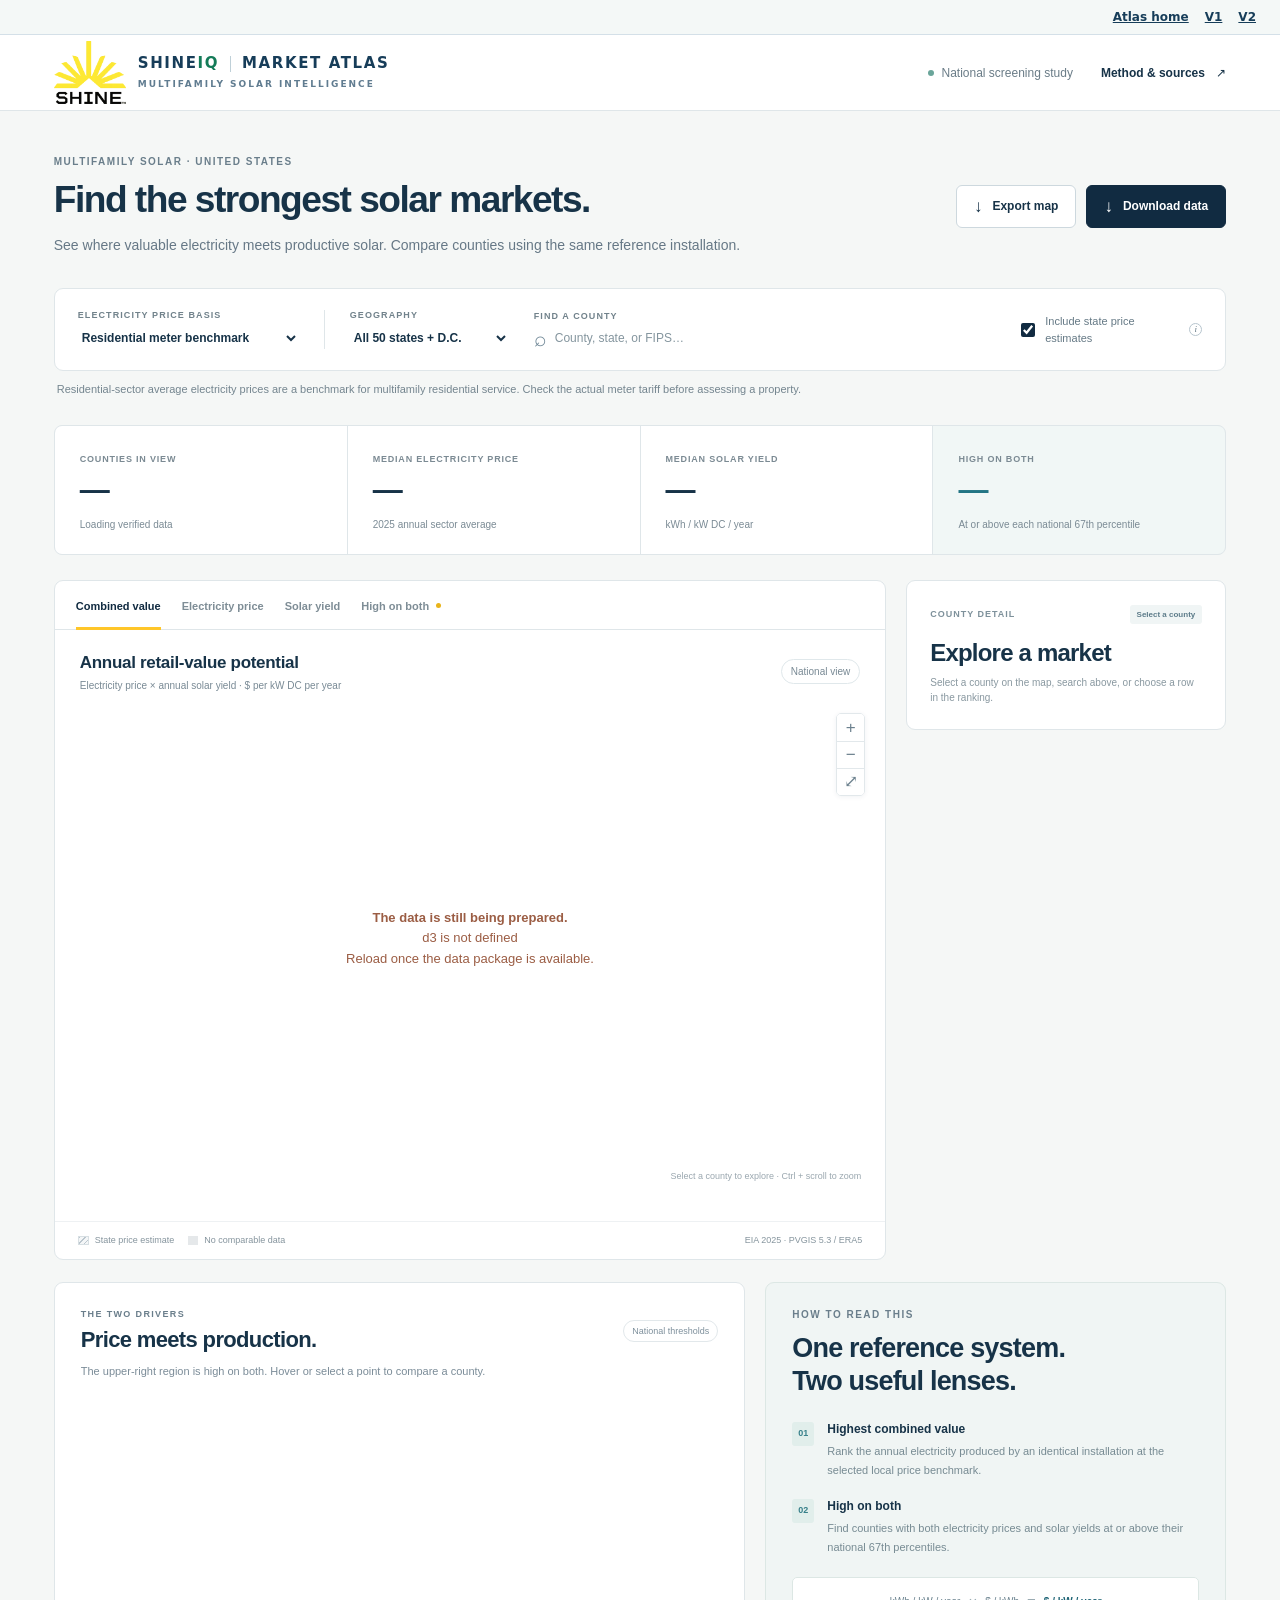
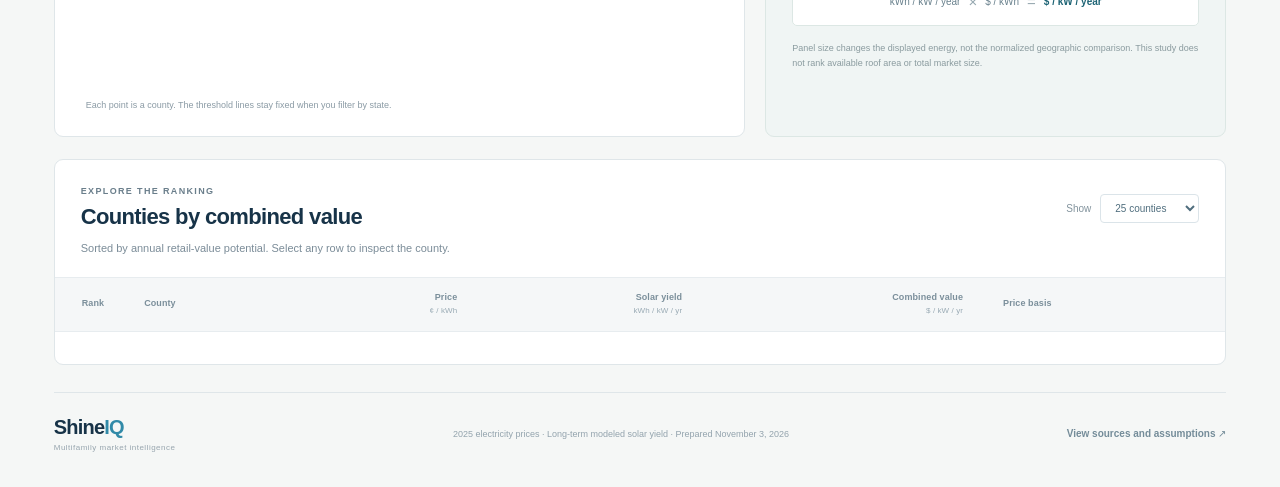
==== commit 8a26c312: "Standardize ShineIQ Market Atlas logo and wording on v1/index.html" ====
--- a/v1/index.html
+++ b/v1/index.html
@@ -9,10 +9,20 @@
   <link rel="stylesheet" href="styles.css">
   <script src="vendor/d3.min.js" defer></script>
   <script src="app.js" defer></script>
+<style id="atlas-brand-style">
+.atlas-brand{display:inline-flex;align-items:center;gap:12px;flex:none;text-decoration:none;color:#173d59;font-family:Inter,ui-sans-serif,system-ui,-apple-system,"Segoe UI",sans-serif;letter-spacing:normal}
+.atlas-brand img{display:block;width:72px;height:63px;object-fit:contain;flex:none}
+.atlas-brand-copy{display:block}
+.atlas-brand-title{display:flex;align-items:center;gap:11px;white-space:nowrap;font-size:15px;font-weight:780;letter-spacing:1.6px;line-height:1.3}
+.atlas-brand-iq{color:#147b58}
+.atlas-brand-separator{display:inline-block;width:1px;height:16px;background:#bfd0d8}
+.atlas-brand-subtitle{display:block;margin-top:5px;font-size:9px;font-weight:600;letter-spacing:2px;line-height:1.4;color:#607c90;white-space:nowrap}
+@media(max-width:650px){.atlas-brand{gap:9px}.atlas-brand img{width:60px;height:53px}.atlas-brand-title{font-size:12px;letter-spacing:1px;gap:8px}.atlas-brand-subtitle{font-size:7.5px;letter-spacing:1.3px}.topbar{height:auto;min-height:76px;flex-wrap:wrap;gap:10px;padding:12px 16px}.topbar>.top-actions{margin-left:auto}}
+</style>
 </head>
 <body><nav aria-label="Atlas versions" style="display:flex;justify-content:flex-end;gap:16px;padding:10px 24px;background:#f4f8f7;border-bottom:1px solid #d4e0e8;font:600 12px system-ui;color:#163d59"><a style="color:inherit" href="/">Atlas home</a><a style="color:inherit" href="/v1/">V1</a><a style="color:inherit" href="/v2/">V2</a></nav>
   <header class="topbar">
-    <a class="brand" href="./" aria-label="ShineIQ Solar Opportunity home"><img class="shine-logo" src="/shine-logo.png" alt="Shine" width="72" height="63" style="display:block;width:72px;height:63px;object-fit:contain;flex:none"><span class="brand-divider"></span><span class="brand-section">Market intelligence</span></a>
+    <a class="atlas-brand" href="/" aria-label="ShineIQ Market Atlas home"><img src="/shine-logo.png?v=2" alt="Shine" width="72" height="63"><span class="atlas-brand-copy"><span class="atlas-brand-title"><span>SHINE<span class="atlas-brand-iq">IQ</span></span><span class="atlas-brand-separator" aria-hidden="true"></span><span>MARKET ATLAS</span></span><span class="atlas-brand-subtitle">MULTIFAMILY SOLAR INTELLIGENCE</span></span></a>
     <div class="top-actions"><span class="private-label"><span class="status-dot"></span> National screening study</span><button class="text-button" id="method-button">Method & sources <span aria-hidden="true">↗</span></button></div>
   </header>
   <main>
